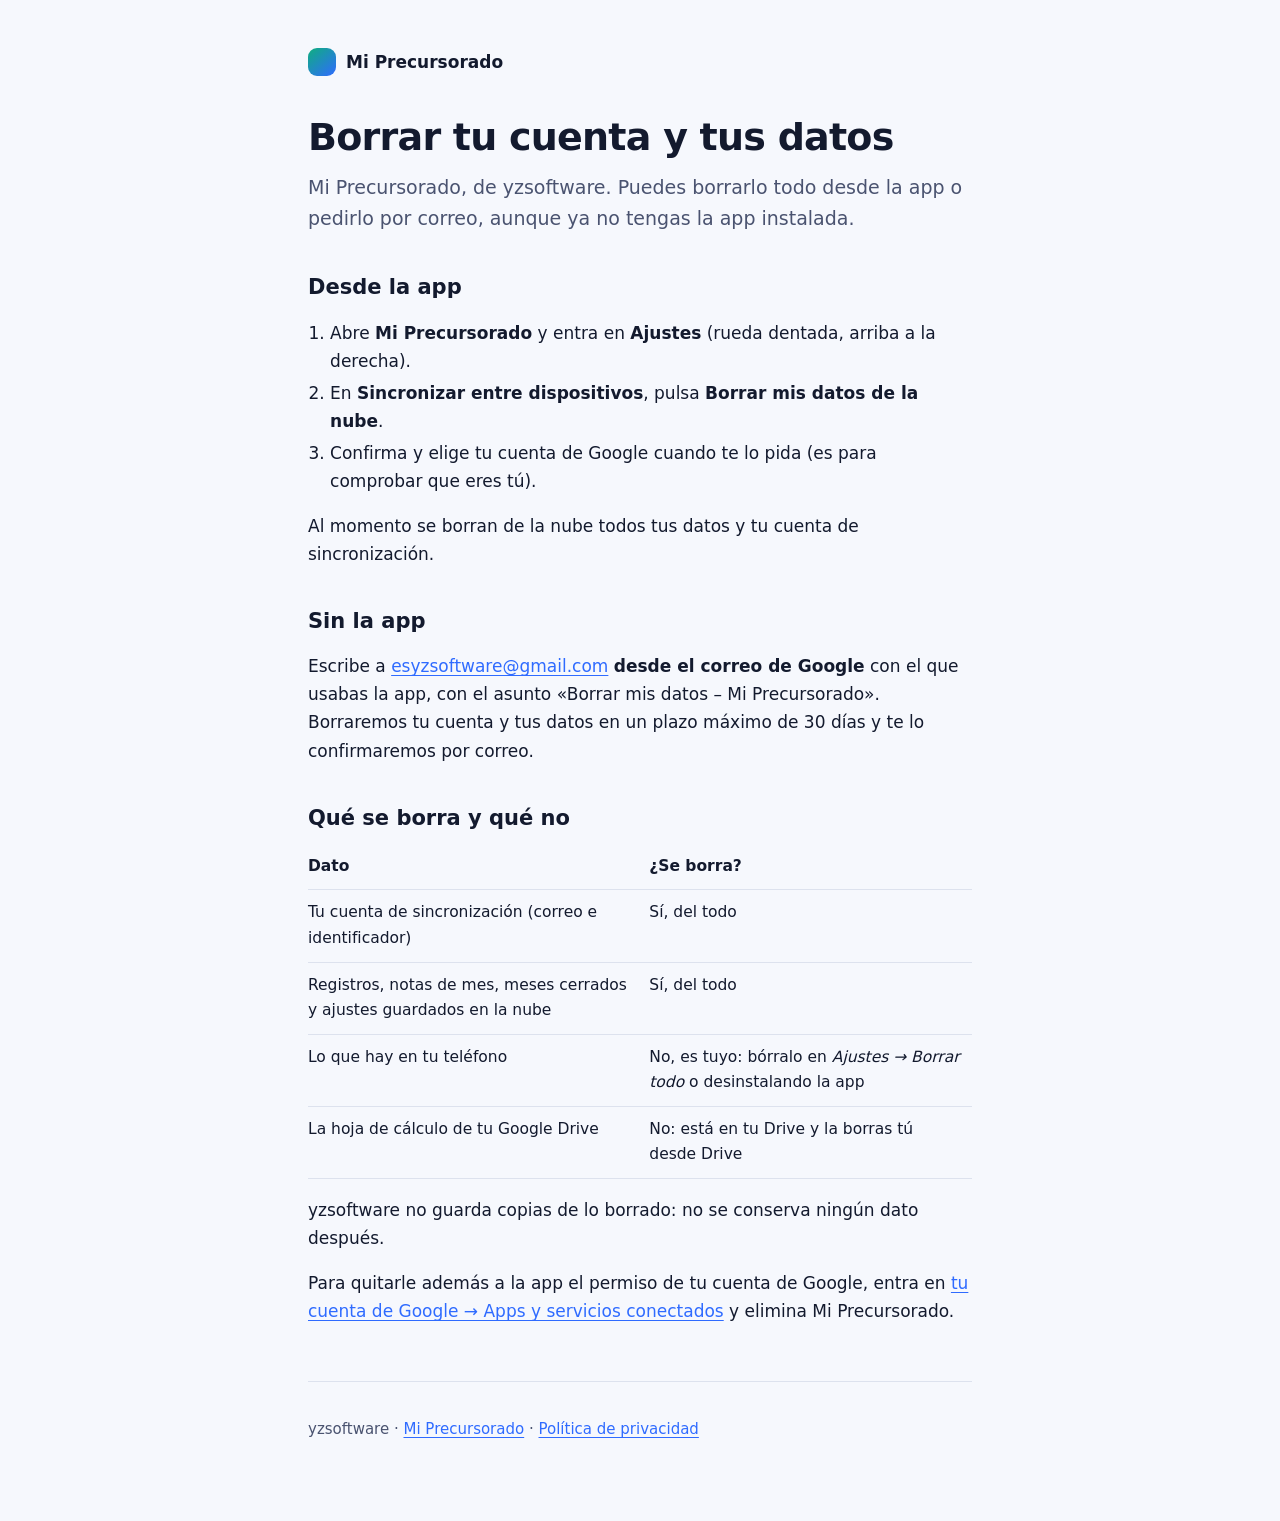
==== borrar-datos.html @ 78ad8b09 "Política de privacidad y borrado de datos de Mi Precursorado" ====
<!doctype html>
<html lang="es">
<head>
<meta charset="utf-8">
<meta name="viewport" content="width=device-width, initial-scale=1">
<title>Borrar datos · Mi Precursorado</title>
<meta name="description" content="Cómo borrar tu cuenta y tus datos de Mi Precursorado (yzsoftware).">
<link rel="stylesheet" href="estilo.css">
</head>
<body>
<main>
  <a class="marca" href="./"><i aria-hidden="true"></i>Mi Precursorado</a>
  <h1>Borrar tu cuenta y tus datos</h1>
  <p class="entradilla">Mi Precursorado, de yzsoftware. Puedes borrarlo todo desde la app o pedirlo por correo, aunque ya no tengas la app instalada.</p>

  <h2>Desde la app</h2>
  <ol>
    <li>Abre <b>Mi Precursorado</b> y entra en <b>Ajustes</b> (rueda dentada, arriba a la derecha).</li>
    <li>En <b>Sincronizar entre dispositivos</b>, pulsa <b>Borrar mis datos de la nube</b>.</li>
    <li>Confirma y elige tu cuenta de Google cuando te lo pida (es para comprobar que eres tú).</li>
  </ol>
  <p>Al momento se borran de la nube todos tus datos y tu cuenta de sincronización.</p>

  <h2>Sin la app</h2>
  <p>Escribe a <a href="mailto:esyzsoftware@gmail.com?subject=Borrar%20mis%20datos%20-%20Mi%20Precursorado">esyzsoftware@gmail.com</a> <b>desde el correo de Google</b> con el que usabas la app, con el asunto «Borrar mis datos – Mi Precursorado». Borraremos tu cuenta y tus datos en un plazo máximo de 30 días y te lo confirmaremos por correo.</p>

  <h2>Qué se borra y qué no</h2>
  <table>
    <thead><tr><th>Dato</th><th>¿Se borra?</th></tr></thead>
    <tbody>
      <tr><td>Tu cuenta de sincronización (correo e identificador)</td><td>Sí, del todo</td></tr>
      <tr><td>Registros, notas de mes, meses cerrados y ajustes guardados en la nube</td><td>Sí, del todo</td></tr>
      <tr><td>Lo que hay en tu teléfono</td><td>No, es tuyo: bórralo en <i>Ajustes → Borrar todo</i> o desinstalando la app</td></tr>
      <tr><td>La hoja de cálculo de tu Google Drive</td><td>No: está en tu Drive y la borras tú desde Drive</td></tr>
    </tbody>
  </table>
  <p>yzsoftware no guarda copias de lo borrado: no se conserva ningún dato después.</p>
  <p>Para quitarle además a la app el permiso de tu cuenta de Google, entra en <a href="https://myaccount.google.com/connections" rel="noopener">tu cuenta de Google → Apps y servicios conectados</a> y elimina Mi Precursorado.</p>

  <footer>
    <p>yzsoftware · <a href="./">Mi Precursorado</a> · <a href="privacidad.html">Política de privacidad</a></p>
  </footer>
</main>
</body>
</html>
---- estilo.css ----
:root{
  --fondo:#f6f8fd;
  --papel:#ffffff;
  --texto:#131a2e;
  --suave:#4a5370;
  --linea:#dde2ee;
  --acento:#2f6bff;
  --acento-2:#0fae7f;
  color-scheme:light dark;
}
@media (prefers-color-scheme:dark){
  :root{
    --fondo:#080c18;
    --papel:#0f1526;
    --texto:#eef2ff;
    --suave:#a9b2cc;
    --linea:#232c45;
    --acento:#7fb0ff;
    --acento-2:#7bf1c4;
  }
}
*{box-sizing:border-box}
html{-webkit-text-size-adjust:100%}
body{
  margin:0;background:var(--fondo);color:var(--texto);
  font:17px/1.65 -apple-system,"Segoe UI",Roboto,system-ui,sans-serif;
  -webkit-font-smoothing:antialiased;
}
::selection{background:color-mix(in srgb,var(--acento) 30%,transparent)}
a{color:var(--acento);text-underline-offset:3px}
a:focus-visible{outline:2px solid var(--acento);outline-offset:3px;border-radius:4px}
main{max-width:44rem;margin:0 auto;padding:48px 20px 64px}
.marca{display:flex;align-items:center;gap:10px;font-weight:700;text-decoration:none;color:var(--texto);margin-bottom:40px}
.marca i{width:28px;height:28px;border-radius:9px;background:linear-gradient(140deg,var(--acento-2),var(--acento))}
h1{font-size:clamp(28px,6vw,38px);line-height:1.15;letter-spacing:-.02em;margin:0 0 12px;text-wrap:balance}
h2{font-size:21px;line-height:1.3;margin:40px 0 8px}
h3{font-size:17px;margin:24px 0 4px}
p,li{max-width:68ch}
ul,ol{padding-left:1.3em}
li{margin:4px 0}
.entradilla{font-size:19px;color:var(--suave);margin:0 0 8px}
.fecha{color:var(--suave);font-size:15px}
.caja{background:var(--papel);border:1px solid var(--linea);border-radius:16px;padding:18px 20px;margin:20px 0}
.caja p{margin:6px 0}
table{width:100%;border-collapse:collapse;font-size:15.5px;margin:12px 0}
th,td{text-align:left;vertical-align:top;padding:10px 12px 10px 0;border-bottom:1px solid var(--linea)}
th{font-weight:650}
.enlaces{list-style:none;padding:0;display:grid;gap:12px;margin:32px 0}
.enlaces a{display:block;padding:16px 18px;border:1px solid var(--linea);border-radius:14px;background:var(--papel);
  text-decoration:none;color:var(--texto);font-weight:650}
.enlaces a span{display:block;font-weight:400;color:var(--suave);font-size:15px}
.enlaces a:hover{border-color:var(--acento)}
footer{margin-top:56px;padding-top:20px;border-top:1px solid var(--linea);color:var(--suave);font-size:15px}
@media (max-width:520px){
  body{font-size:16px}
  table,thead,tbody,tr,th,td{display:block}
  thead{display:none}
  tr{padding:10px 0;border-bottom:1px solid var(--linea)}
  td{border:0;padding:2px 0}
  td:first-child{font-weight:650}
}
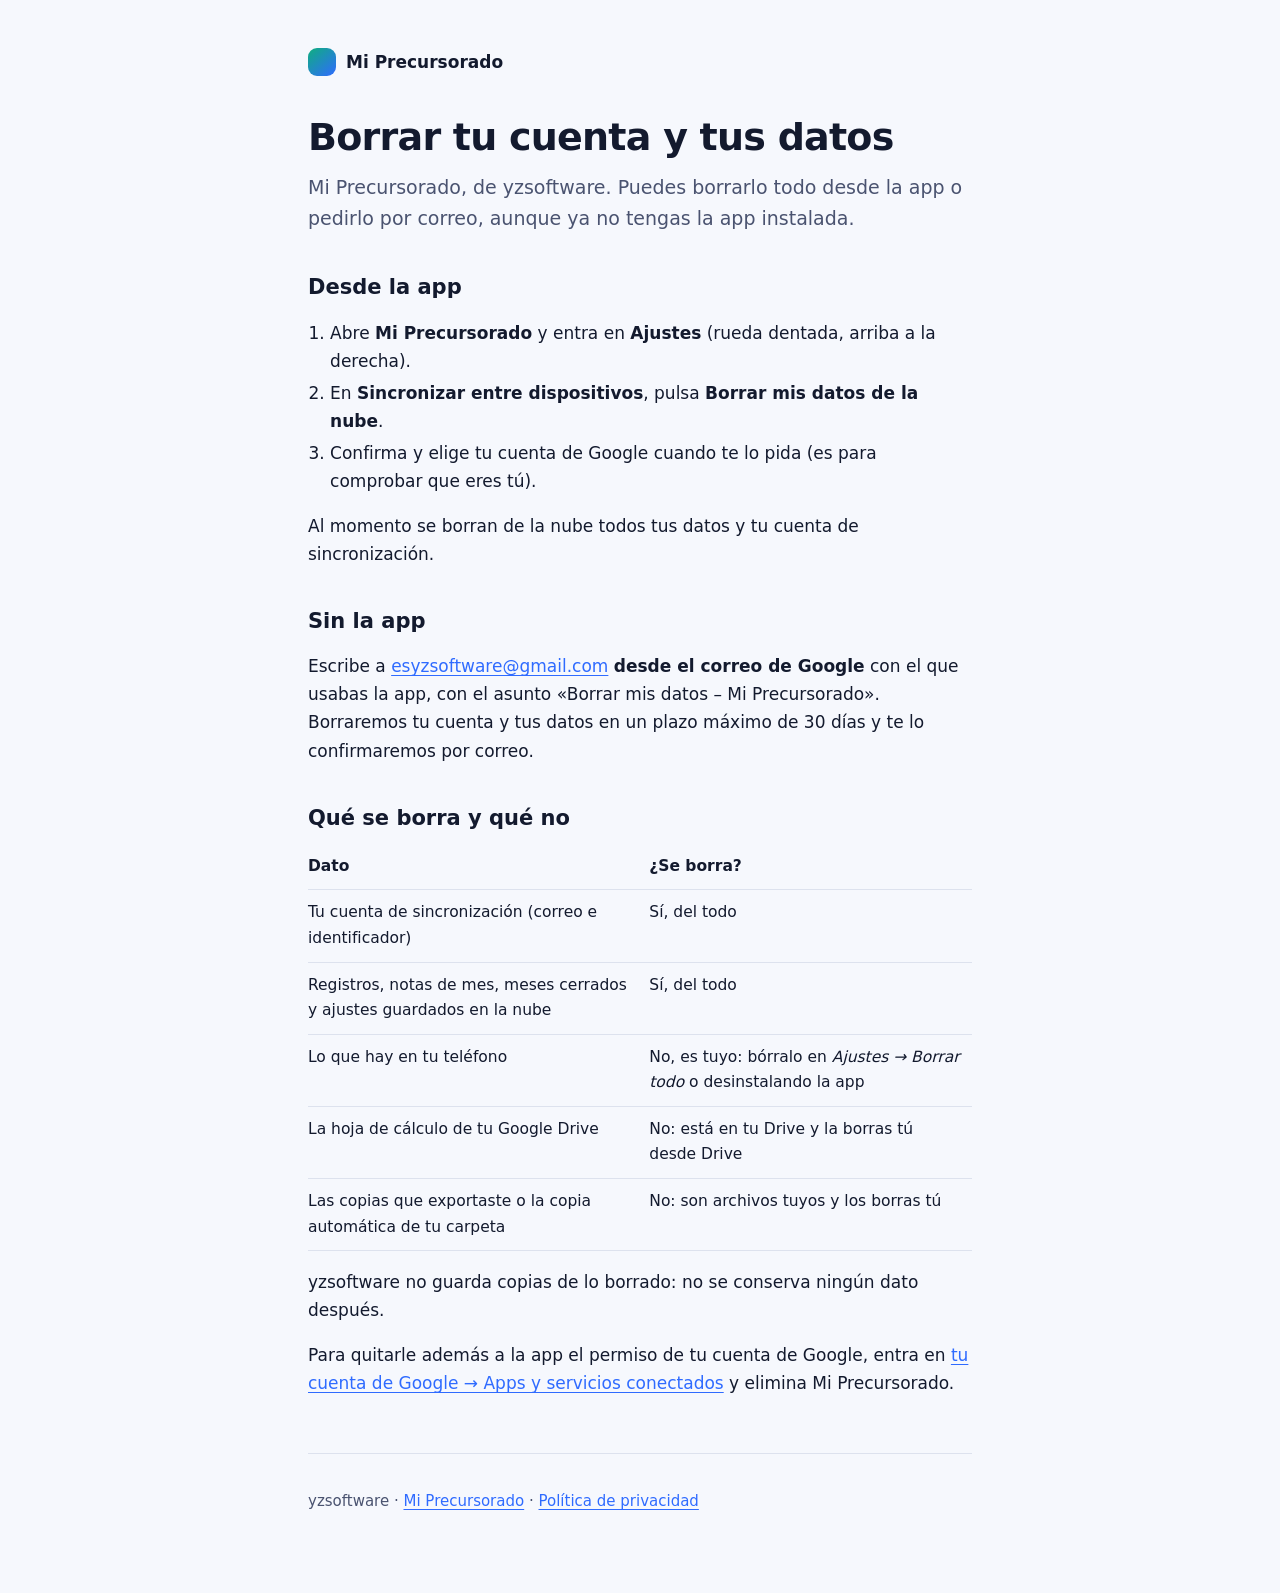
==== commit 37676a51: "Política de privacidad: inicio de sesión, tipo de precursorado, copia automática e importar Co-Autho" ====
--- a/borrar-datos.html
+++ b/borrar-datos.html
@@ -32,6 +32,7 @@
       <tr><td>Registros, notas de mes, meses cerrados y ajustes guardados en la nube</td><td>Sí, del todo</td></tr>
       <tr><td>Lo que hay en tu teléfono</td><td>No, es tuyo: bórralo en <i>Ajustes → Borrar todo</i> o desinstalando la app</td></tr>
       <tr><td>La hoja de cálculo de tu Google Drive</td><td>No: está en tu Drive y la borras tú desde Drive</td></tr>
+      <tr><td>Las copias que exportaste o la copia automática de tu carpeta</td><td>No: son archivos tuyos y los borras tú</td></tr>
     </tbody>
   </table>
   <p>yzsoftware no guarda copias de lo borrado: no se conserva ningún dato después.</p>
